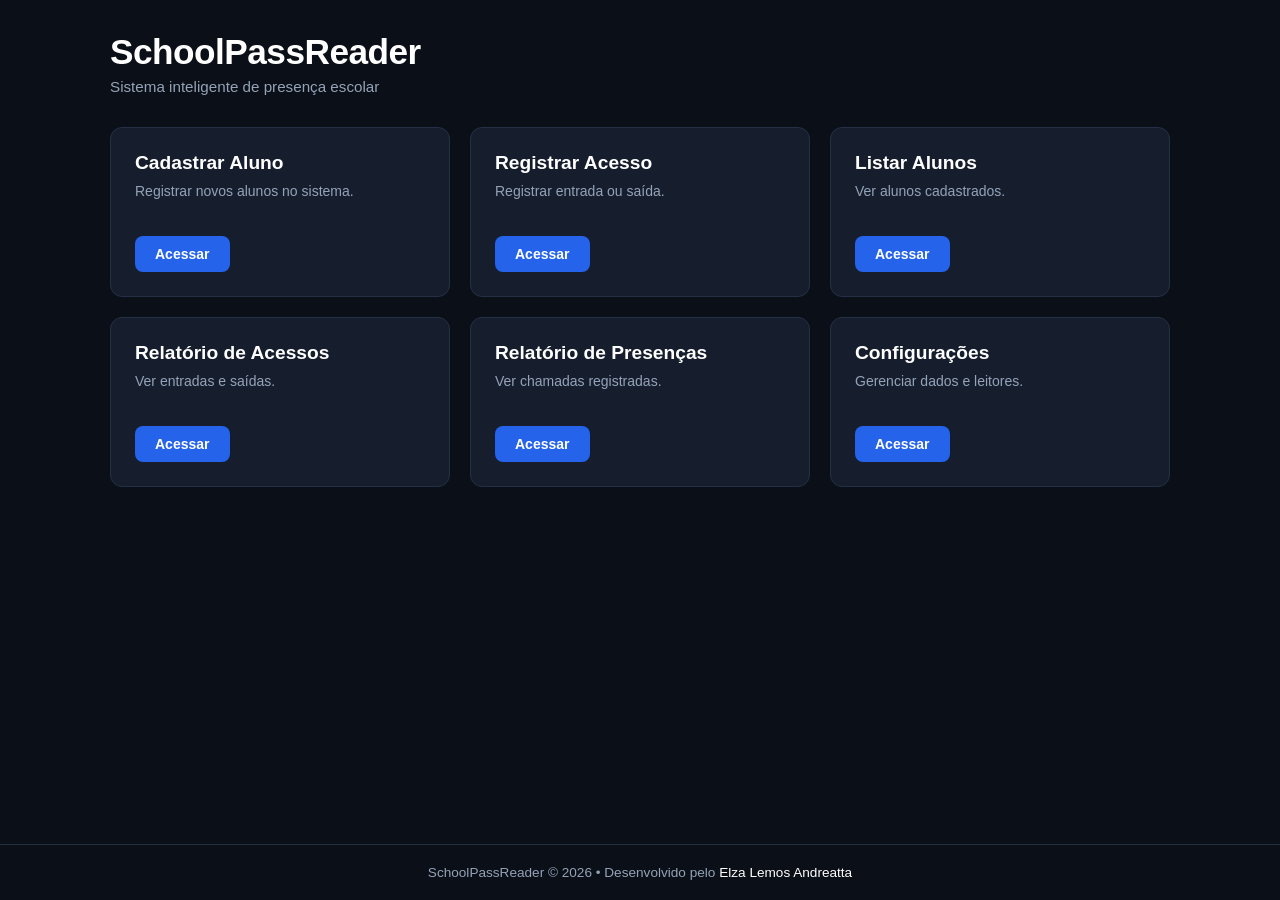
==== frontend/pages/index.html @ 6507a373 "feat: incio da refatoração e roca da linguagem do back-end" ====
<!DOCTYPE html>
<html lang="pt-BR">
<head>
    <meta charset="UTF-8">
    <meta name="viewport" content="width=device-width, initial-scale=1.0">
    <title>SchoolPassReader</title>
    <!-- CSS Global -->
    <link rel="stylesheet" href="../style/global.css">
    <!-- CSS Específico da Página Inicial -->
    <link rel="stylesheet" href="../style/dashboard.css">
</head>
<body>

    <div class="app-container">
        <!-- HEADER -->
        <header class="main-header">
            <h1 class="brand-title">SchoolPassReader</h1>
            <p class="brand-subtitle">Sistema inteligente de presença escolar</p>
        </header>

        <!-- MAIN -->
        <main class="main-content">
            <div class="dashboard-grid">

                <div class="card">
                    <div class="card-content">
                        <h3>Cadastrar Aluno</h3>
                        <p>Registrar novos alunos no sistema.</p>
                    </div>
                    <a href="cadastrar.html" class="btn-primary">Acessar</a>
                </div>

                <div class="card">
                    <div class="card-content">
                        <h3>Registrar Acesso</h3>
                        <p>Registrar entrada ou saída.</p>
                    </div>
                    <a href="acesso.html" class="btn-primary">Acessar</a>
                </div>

                <div class="card">
                    <div class="card-content">
                        <h3>Listar Alunos</h3>
                        <p>Ver alunos cadastrados.</p>
                    </div>
                    <a href="alunos.html" class="btn-primary">Acessar</a>
                </div>

                <div class="card">
                    <div class="card-content">
                        <h3>Relatório de Acessos</h3>
                        <p>Ver entradas e saídas.</p>
                    </div>
                    <a href="relatorio-acessos.html" class="btn-primary">Acessar</a>
                </div>

                <div class="card">
                    <div class="card-content">
                        <h3>Relatório de Presenças</h3>
                        <p>Ver chamadas registradas.</p>
                    </div>
                    <a href="relatorio-presencas.html" class="btn-primary">Acessar</a>
                </div>

                <div class="card">
                    <div class="card-content">
                        <h3>Configurações</h3>
                        <p>Gerenciar dados e leitores.</p>
                    </div>
                    <a href="configuracoes.html" class="btn-primary">Acessar</a>
                </div>

            </div>
        </main>
    </div>

    <!-- FOOTER -->
    <footer class="main-footer">
        <p>SchoolPassReader &copy; 2026 • Desenvolvido pelo <span>Elza Lemos Andreatta</span></p>
    </footer>

</body>
</html>
---- frontend/style/global.css ----
/* RESET E VARIÁVEIS GLOBAIS */
:root {
    --bg-main: #0b0f17;
    --bg-card: #161e2e;
    --border-color: #243044;
    --text-primary: #ffffff;
    --text-secondary: #94a3b8;
    --primary-color: #2563eb;
    --primary-hover: #1d4ed8;
}

* {
    margin: 0;
    padding: 0;
    box-sizing: border-box;
    font-family: -apple-system, BlinkMacSystemFont, "Segoe UI", Roboto, Helvetica, Arial, sans-serif;
}

body {
    background-color: var(--bg-main);
    color: var(--text-primary);
    min-height: 100vh;
    display: flex;
    flex-direction: column;
    justify-content: space-between;
}

/* CONTAINER PRINCIPAL DA APLICAÇÃO */
.app-container {
    width: 100%;
    max-width: 1100px;
    margin: 0 auto;
    padding: 32px 20px;
    flex: 1;
    display: flex;
    flex-direction: column;
}

/* HEADER GLOBAL */
.main-header {
    margin-bottom: 32px;
}

.brand-title {
    font-size: 2.2rem;
    font-weight: 700;
    color: var(--text-primary);
    letter-spacing: -0.5px;
}

.brand-subtitle {
    font-size: 0.95rem;
    color: var(--text-secondary);
    margin-top: 6px;
}

/* MAIN GLOBAL */
.main-content {
    flex: 1;
    width: 100%;
}

/* FOOTER GLOBAL */
.main-footer {
    width: 100%;
    border-top: 1px solid var(--border-color);
    padding: 20px;
    text-align: center;
    color: var(--text-secondary);
    font-size: 0.85rem;
    margin-top: 40px;
}

.main-footer span {
    color: var(--text-primary);
    font-weight: 500;
}
---- frontend/style/dashboard.css ----
/* GRID DE CARDS */
.dashboard-grid {
    display: grid;
    grid-template-columns: repeat(auto-fit, minmax(300px, 1fr));
    gap: 20px;
}

/* CARD */
.card {
    background-color: var(--bg-card);
    border: 1px solid var(--border-color);
    border-radius: 12px;
    padding: 24px;
    display: flex;
    flex-direction: column;
    justify-content: space-between;
    min-height: 170px;
    transition: transform 0.2s ease, border-color 0.2s ease, box-shadow 0.2s ease;
}

.card:hover {
    transform: translateY(-3px);
    border-color: var(--primary-color);
    box-shadow: 0 10px 20px -10px rgba(0, 0, 0, 0.5);
}

.card-content h3 {
    font-size: 1.2rem;
    font-weight: 600;
    color: var(--text-primary);
    margin-bottom: 8px;
}

.card-content p {
    font-size: 0.875rem;
    color: var(--text-secondary);
    line-height: 1.4;
}

/* BOTÃO DO CARD */
.btn-primary {
    display: inline-block;
    width: fit-content;
    background-color: var(--primary-color);
    color: var(--text-primary);
    text-decoration: none;
    font-size: 0.875rem;
    font-weight: 600;
    padding: 10px 20px;
    border-radius: 8px;
    margin-top: 20px;
    transition: background-color 0.2s ease;
}

.btn-primary:hover {
    background-color: var(--primary-hover);
}
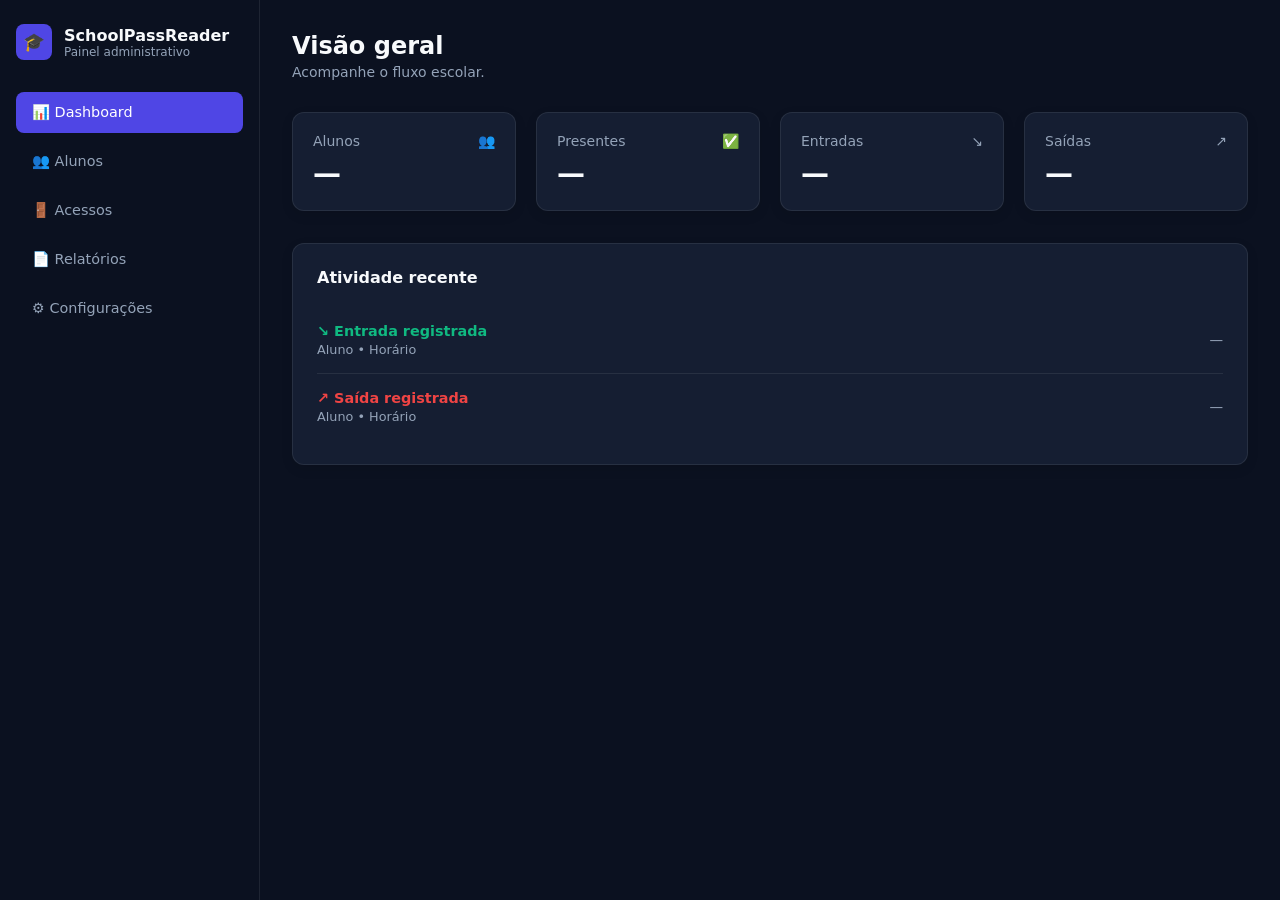
==== commit c32f2373: "feat: adição da refatoração das páginas e melhoria dela" ====
--- a/frontend/pages/index.html
+++ b/frontend/pages/index.html
@@ -1,83 +1,92 @@
 <!DOCTYPE html>
 <html lang="pt-BR">
 <head>
-    <meta charset="UTF-8">
-    <meta name="viewport" content="width=device-width, initial-scale=1.0">
-    <title>SchoolPassReader</title>
-    <!-- CSS Global -->
-    <link rel="stylesheet" href="../style/global.css">
-    <!-- CSS Específico da Página Inicial -->
-    <link rel="stylesheet" href="../style/dashboard.css">
+  <meta charset="UTF-8">
+  <meta name="viewport" content="width=device-width, initial-scale=1.0">
+  <title>SchoolPassReader - Dashboard</title>
+  
+  <!-- Estilos Globais -->
+  <link rel="stylesheet" href="../style/global.css">
+  
+  <!-- Estilos Exclusivos do Dashboard -->
+  <link rel="stylesheet" href="../style/dashboard.css">
 </head>
 <body>
+  <div class="app-container">
+    
+    <!-- Sidebar / Menu Lateral -->
+    <aside class="sidebar">
+      <div class="brand">
+        <div class="brand-icon">🎓</div>
+        <div class="brand-text">
+          <h2>SchoolPassReader</h2>
+          <p>Painel administrativo</p>
+        </div>
+      </div>
 
-    <div class="app-container">
-        <!-- HEADER -->
-        <header class="main-header">
-            <h1 class="brand-title">SchoolPassReader</h1>
-            <p class="brand-subtitle">Sistema inteligente de presença escolar</p>
-        </header>
+      <nav>
+        <ul class="nav-menu">
+          <li><a href="index.html" class="nav-link active">📊 Dashboard</a></li>
+          <li><a href="alunos.html" class="nav-link">👥 Alunos</a></li>
+          <li><a href="acessos.html" class="nav-link">🚪 Acessos</a></li>
+          <li><a href="relatorios.html" class="nav-link">📄 Relatórios</a></li>
+          <li><a href="configuracoes.html" class="nav-link">⚙️ Configurações</a></li>
+        </ul>
+      </nav>
+    </aside>
 
-        <!-- MAIN -->
-        <main class="main-content">
-            <div class="dashboard-grid">
+    <!-- Conteúdo Principal -->
+    <main class="main-content">
+      <header class="header-title">
+        <h1>Visão geral</h1>
+        <p>Acompanhe o fluxo escolar.</p>
+      </header>
 
-                <div class="card">
-                    <div class="card-content">
-                        <h3>Cadastrar Aluno</h3>
-                        <p>Registrar novos alunos no sistema.</p>
-                    </div>
-                    <a href="cadastrar.html" class="btn-primary">Acessar</a>
-                </div>
+      <!-- Cards de Estatísticas -->
+      <section class="dashboard-grid">
+        <div class="card">
+          <div class="card-title">Alunos <span>👥</span></div>
+          <div class="card-value" id="total-alunos">—</div>
+        </div>
+        <div class="card">
+          <div class="card-title">Presentes <span>✅</span></div>
+          <div class="card-value" id="total-presentes">—</div>
+        </div>
+        <div class="card">
+          <div class="card-title">Entradas <span>↘️</span></div>
+          <div class="card-value" id="total-entradas">—</div>
+        </div>
+        <div class="card">
+          <div class="card-title">Saídas <span>↗️</span></div>
+          <div class="card-value" id="total-saidas">—</div>
+        </div>
+      </section>
 
-                <div class="card">
-                    <div class="card-content">
-                        <h3>Registrar Acesso</h3>
-                        <p>Registrar entrada ou saída.</p>
-                    </div>
-                    <a href="acesso.html" class="btn-primary">Acessar</a>
-                </div>
+      <!-- Painel de Atividades -->
+      <section class="activity-panel">
+        <div class="activity-header">Atividade recente</div>
+        <div class="activity-list" id="activity-feed">
+          
+          <div class="activity-item">
+            <div class="activity-info">
+              <strong style="color: var(--success-color);">↘ Entrada registrada</strong>
+              <p>Aluno • Horário</p>
+            </div>
+            <span class="activity-time">—</span>
+          </div>
 
-                <div class="card">
-                    <div class="card-content">
-                        <h3>Listar Alunos</h3>
-                        <p>Ver alunos cadastrados.</p>
-                    </div>
-                    <a href="alunos.html" class="btn-primary">Acessar</a>
-                </div>
+          <div class="activity-item">
+            <div class="activity-info">
+              <strong style="color: var(--danger-color);">↗ Saída registrada</strong>
+              <p>Aluno • Horário</p>
+            </div>
+            <span class="activity-time">—</span>
+          </div>
 
-                <div class="card">
-                    <div class="card-content">
-                        <h3>Relatório de Acessos</h3>
-                        <p>Ver entradas e saídas.</p>
-                    </div>
-                    <a href="relatorio-acessos.html" class="btn-primary">Acessar</a>
-                </div>
+        </div>
+      </section>
+    </main>
 
-                <div class="card">
-                    <div class="card-content">
-                        <h3>Relatório de Presenças</h3>
-                        <p>Ver chamadas registradas.</p>
-                    </div>
-                    <a href="relatorio-presencas.html" class="btn-primary">Acessar</a>
-                </div>
-
-                <div class="card">
-                    <div class="card-content">
-                        <h3>Configurações</h3>
-                        <p>Gerenciar dados e leitores.</p>
-                    </div>
-                    <a href="configuracoes.html" class="btn-primary">Acessar</a>
-                </div>
-
-            </div>
-        </main>
-    </div>
-
-    <!-- FOOTER -->
-    <footer class="main-footer">
-        <p>SchoolPassReader &copy; 2026 • Desenvolvido pelo <span>Elza Lemos Andreatta</span></p>
-    </footer>
-
+  </div>
 </body>
 </html>
--- a/frontend/style/global.css
+++ b/frontend/style/global.css
@@ -1,77 +1,168 @@
-/* RESET E VARIÁVEIS GLOBAIS */
+/* Reset e Variáveis de Cor */
 :root {
-    --bg-main: #0b0f17;
-    --bg-card: #161e2e;
-    --border-color: #243044;
-    --text-primary: #ffffff;
-    --text-secondary: #94a3b8;
-    --primary-color: #2563eb;
-    --primary-hover: #1d4ed8;
+  --bg-color: #0b1120;
+  --surface-color: #151e32;
+  --surface-hover: #1e293b;
+  --primary-color: #4f46e5;
+  --primary-hover: #4338ca;
+  --text-main: #f8fafc;
+  --text-muted: #94a3b8;
+  --border-color: rgba(255, 255, 255, 0.08);
+  --success-color: #10b981;
+  --warning-color: #f59e0b;
+  --danger-color: #ef4444;
 }
 
 * {
-    margin: 0;
-    padding: 0;
-    box-sizing: border-box;
-    font-family: -apple-system, BlinkMacSystemFont, "Segoe UI", Roboto, Helvetica, Arial, sans-serif;
+  box-sizing: border-box;
+  margin: 0;
+  padding: 0;
+  font-family: 'Inter', system-ui, -apple-system, sans-serif;
 }
 
 body {
-    background-color: var(--bg-main);
-    color: var(--text-primary);
-    min-height: 100vh;
-    display: flex;
-    flex-direction: column;
-    justify-content: space-between;
+  background-color: var(--bg-color);
+  color: var(--text-main);
+  min-height: 100vh;
 }
 
-/* CONTAINER PRINCIPAL DA APLICAÇÃO */
+/* Estrutura de Layout */
 .app-container {
-    width: 100%;
-    max-width: 1100px;
-    margin: 0 auto;
-    padding: 32px 20px;
-    flex: 1;
-    display: flex;
-    flex-direction: column;
+  display: flex;
+  min-height: 100vh;
 }
 
-/* HEADER GLOBAL */
-.main-header {
-    margin-bottom: 32px;
+/* Sidebar Nav */
+.sidebar {
+  width: 260px;
+  background-color: var(--bg-color);
+  border-right: 1px solid var(--border-color);
+  padding: 1.5rem 1rem;
+  display: flex;
+  flex-direction: column;
+  gap: 2rem;
 }
 
-.brand-title {
-    font-size: 2.2rem;
-    font-weight: 700;
-    color: var(--text-primary);
-    letter-spacing: -0.5px;
+.brand {
+  display: flex;
+  align-items: center;
+  gap: 0.75rem;
 }
 
-.brand-subtitle {
-    font-size: 0.95rem;
-    color: var(--text-secondary);
-    margin-top: 6px;
+.brand-icon {
+  background-color: var(--primary-color);
+  width: 36px;
+  height: 36px;
+  border-radius: 8px;
+  display: flex;
+  align-items: center;
+  justify-content: center;
+  font-size: 1.1rem;
 }
 
-/* MAIN GLOBAL */
-.main-content {
-    flex: 1;
-    width: 100%;
+.brand-text h2 {
+  font-size: 1rem;
+  font-weight: 700;
+  color: var(--text-main);
 }
 
-/* FOOTER GLOBAL */
-.main-footer {
-    width: 100%;
-    border-top: 1px solid var(--border-color);
-    padding: 20px;
-    text-align: center;
-    color: var(--text-secondary);
-    font-size: 0.85rem;
-    margin-top: 40px;
+.brand-text p {
+  font-size: 0.75rem;
+  color: var(--text-muted);
 }
 
-.main-footer span {
-    color: var(--text-primary);
-    font-weight: 500;
+.nav-menu {
+  list-style: none;
+  display: flex;
+  flex-direction: column;
+  gap: 0.5rem;
+}
+
+.nav-link {
+  display: flex;
+  align-items: center;
+  gap: 0.75rem;
+  padding: 0.75rem 1rem;
+  color: var(--text-muted);
+  text-decoration: none;
+  border-radius: 8px;
+  font-size: 0.9rem;
+  font-weight: 500;
+  transition: all 0.2s ease;
+}
+
+.nav-link:hover,
+.nav-link.active {
+  background-color: var(--primary-color);
+  color: #ffffff;
+}
+
+/* Conteúdo Principal */
+.main-content {
+  flex: 1;
+  padding: 2rem;
+  display: flex;
+  flex-direction: column;
+  gap: 2rem;
+}
+
+.header-title h1 {
+  font-size: 1.5rem;
+  font-weight: 600;
+}
+
+.header-title p {
+  color: var(--text-muted);
+  font-size: 0.875rem;
+  margin-top: 0.25rem;
+}
+
+/* ===================================================
+   RESPONSIVIDADE (MOBILE & TABLETS)
+   =================================================== */
+
+@media (max-width: 768px) {
+  /* Muda a orientação do container para vertical */
+  .app-container {
+    flex-direction: column;
+  }
+
+  /* Ajusta a sidebar para virar um menu superior no mobile */
+  .sidebar {
+    width: 100%;
+    height: auto;
+    border-right: none;
+    border-bottom: 1px solid var(--border-color);
+    padding: 1rem;
+    gap: 1rem;
+  }
+
+  .nav-menu {
+    flex-direction: row;
+    overflow-x: auto; /* Permite scroll horizontal dos ícones no celular */
+    padding-bottom: 0.5rem;
+  }
+
+  .nav-link {
+    padding: 0.5rem 0.75rem;
+    font-size: 0.8rem;
+    white-space: nowrap;
+  }
+
+  /* Reduz os espaçamentos internos para caber na tela pequena */
+  .main-content {
+    padding: 1rem;
+    gap: 1.25rem;
+  }
+
+  /* Ajusta barras de ação e filtros */
+  .actions-bar,
+  .filters-bar {
+    flex-direction: column;
+    align-items: stretch;
+  }
+
+  .search-input {
+    width: 100%;
+  }
 }
--- a/frontend/style/dashboard.css
+++ b/frontend/style/dashboard.css
@@ -1,57 +1,81 @@
-/* GRID DE CARDS */
+/* Grid dos Cards Principais */
 .dashboard-grid {
-    display: grid;
-    grid-template-columns: repeat(auto-fit, minmax(300px, 1fr));
-    gap: 20px;
+  display: grid;
+  grid-template-columns: repeat(auto-fit, minmax(220px, 1fr));
+  gap: 1.25rem;
 }
 
-/* CARD */
+/* Estilo individual de cada Card */
 .card {
-    background-color: var(--bg-card);
-    border: 1px solid var(--border-color);
-    border-radius: 12px;
-    padding: 24px;
-    display: flex;
-    flex-direction: column;
-    justify-content: space-between;
-    min-height: 170px;
-    transition: transform 0.2s ease, border-color 0.2s ease, box-shadow 0.2s ease;
+  background-color: var(--surface-color);
+  border: 1px solid var(--border-color);
+  border-radius: 12px;
+  padding: 1.25rem;
+  display: flex;
+  flex-direction: column;
+  gap: 0.5rem;
+  box-shadow: 0 4px 12px rgba(0, 0, 0, 0.1);
 }
 
-.card:hover {
-    transform: translateY(-3px);
-    border-color: var(--primary-color);
-    box-shadow: 0 10px 20px -10px rgba(0, 0, 0, 0.5);
+.card-title {
+  color: var(--text-muted);
+  font-size: 0.875rem;
+  display: flex;
+  align-items: center;
+  justify-content: space-between;
 }
 
-.card-content h3 {
-    font-size: 1.2rem;
-    font-weight: 600;
-    color: var(--text-primary);
-    margin-bottom: 8px;
+.card-value {
+  font-size: 1.75rem;
+  font-weight: 700;
+  color: var(--text-main);
 }
 
-.card-content p {
-    font-size: 0.875rem;
-    color: var(--text-secondary);
-    line-height: 1.4;
+/* Painel de Atividade Recente */
+.activity-panel {
+  background-color: var(--surface-color);
+  border: 1px solid var(--border-color);
+  border-radius: 12px;
+  padding: 1.5rem;
+  box-shadow: 0 4px 12px rgba(0, 0, 0, 0.1);
 }
 
-/* BOTÃO DO CARD */
-.btn-primary {
-    display: inline-block;
-    width: fit-content;
-    background-color: var(--primary-color);
-    color: var(--text-primary);
-    text-decoration: none;
-    font-size: 0.875rem;
-    font-weight: 600;
-    padding: 10px 20px;
-    border-radius: 8px;
-    margin-top: 20px;
-    transition: background-color 0.2s ease;
+.activity-header {
+  font-size: 1rem;
+  font-weight: 600;
+  margin-bottom: 1.25rem;
+  color: var(--text-main);
 }
 
-.btn-primary:hover {
-    background-color: var(--primary-hover);
+.activity-list {
+  display: flex;
+  flex-direction: column;
+}
+
+.activity-item {
+  display: flex;
+  align-items: center;
+  justify-content: space-between;
+  padding: 1rem 0;
+  border-bottom: 1px solid var(--border-color);
+}
+
+.activity-item:last-child {
+  border-bottom: none;
+}
+
+.activity-info strong {
+  display: block;
+  font-size: 0.9rem;
+  margin-bottom: 0.2rem;
+}
+
+.activity-info p {
+  font-size: 0.8rem;
+  color: var(--text-muted);
+}
+
+.activity-time {
+  font-size: 0.85rem;
+  color: var(--text-muted);
 }
